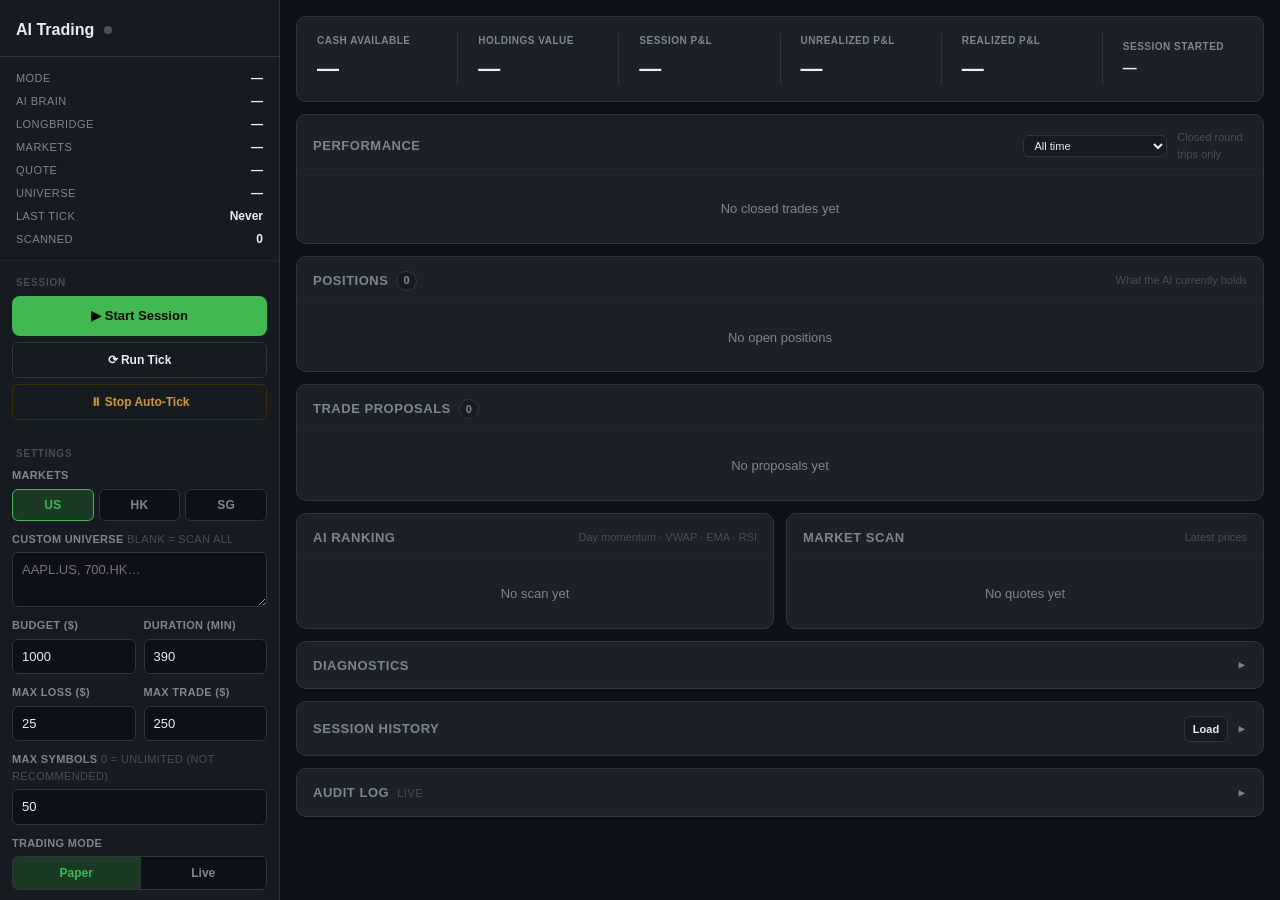
==== static/index.html @ 11e248e7 "claude updates" ====
<!doctype html>
<html lang="en">
  <head>
    <meta charset="utf-8" />
    <meta name="viewport" content="width=device-width, initial-scale=1" />
    <meta name="color-scheme" content="dark" />
    <title>AI Trading</title>
    <link rel="stylesheet" href="/static/styles.css" />
  </head>
  <body>
    <div class="app">

      <!-- ── LEFT SIDEBAR ── -->
      <aside class="sidebar">
        <div class="sidebar-logo">
          <span class="logo-text">AI Trading</span>
          <span id="liveDot" class="live-dot" title="Connecting…"></span>
        </div>

        <div class="sidebar-status">
          <div class="status-row"><span class="status-label">Mode</span><span id="modeLabel" class="status-val">—</span></div>
          <div class="status-row"><span class="status-label">AI Brain</span><span id="aiStatus" class="status-val">—</span></div>
          <div class="status-row"><span class="status-label">Longbridge</span><span id="lbStatus" class="status-val">—</span></div>
          <div class="status-row"><span class="status-label">Markets</span><span id="marketsOpen" class="status-val">—</span></div>
          <div class="status-row"><span class="status-label">Quote</span><span id="quoteSource" class="status-val">—</span></div>
          <div class="status-row"><span class="status-label">Universe</span><span id="universeSource" class="status-val">—</span></div>
          <div class="status-row"><span class="status-label">Last tick</span><span id="lastTick" class="status-val">Never</span></div>
          <div class="status-row"><span class="status-label">Scanned</span><span id="scanned" class="status-val">0</span></div>
        </div>

        <div class="sidebar-section-label">Session</div>
        <div class="session-controls">
          <button id="startSessionBtn" class="btn-session-start wide">▶ Start Session</button>
          <button id="endSessionBtn"   class="btn-session-end   wide" style="display:none">■ End Session</button>
          <button id="tickButton"      class="btn-secondary     wide">⟳ Run Tick</button>
          <button id="pauseButton"     class="btn-pause         wide">⏸ Stop Auto-Tick</button>
        </div>

        <div class="sidebar-section-label">Settings</div>
        <form id="settingsForm" class="settings-form">
          <div class="field">
            <label>Markets</label>
            <div class="market-picks">
              <label class="chip"><input name="markets" type="checkbox" value="US" checked /><span>US</span></label>
              <label class="chip"><input name="markets" type="checkbox" value="HK" /><span>HK</span></label>
              <label class="chip"><input name="markets" type="checkbox" value="SG" /><span>SG</span></label>
            </div>
          </div>
          <div class="field">
            <label for="universe">Custom Universe <span class="hint-inline">blank = scan all</span></label>
            <textarea id="universe" name="universe" rows="2" placeholder="AAPL.US, 700.HK…"></textarea>
          </div>
          <div class="field-row">
            <div class="field"><label for="budget">Budget ($)</label>
              <input id="budget" name="budget" type="number" min="0" step="any" value="1000" /></div>
            <div class="field"><label for="duration_minutes">Duration (min)</label>
              <input id="duration_minutes" name="duration_minutes" type="number" min="1" value="390" /></div>
          </div>
          <div class="field-row">
            <div class="field"><label for="max_loss">Max Loss ($)</label>
              <input id="max_loss" name="max_loss" type="number" min="0" value="25" /></div>
            <div class="field"><label for="max_trade_value">Max Trade ($)</label>
              <input id="max_trade_value" name="max_trade_value" type="number" min="0" value="250" /></div>
          </div>
          <div class="field">
            <label for="max_scan_symbols">Max Symbols <span class="hint-inline">0 = unlimited (not recommended)</span></label>
            <input id="max_scan_symbols" name="max_scan_symbols" type="number" min="0" max="500" value="50" />
          </div>
          <div class="field">
            <label>Trading Mode</label>
            <div class="segmented" data-name="trading_mode">
              <button type="button" data-value="paper" class="active">Paper</button>
              <button type="button" data-value="live">Live</button>
            </div>
          </div>
          <div class="field">
            <label>Approval</label>
            <div class="segmented" data-name="approval_mode">
              <button type="button" data-value="manual" class="active">Manual</button>
              <button type="button" data-value="auto">Auto</button>
            </div>
          </div>
          <div class="field"><label for="tick_interval_seconds">Scan interval (s)</label>
            <input id="tick_interval_seconds" name="tick_interval_seconds" type="number" min="5" step="5" value="60" /></div>
          <label class="toggle danger"><input id="allow_live_trading" name="allow_live_trading" type="checkbox" /><span>Allow live orders</span></label>
          <button class="btn-primary wide" type="submit">Save Settings</button>
        </form>


        <div class="sidebar-section-label">AI Brain</div>
        <div class="settings-form" style="padding-bottom:4px">
          <div class="field">
            <label for="aiStrategy">Strategy</label>
            <select id="aiStrategy">
              <option value="fifo">FIFO — Lock Profit Fast</option>
              <option value="scalp">Scalp — Many Small Wins</option>
              <option value="swing">Swing — Ride the Trend</option>
              <option value="conservative">Conservative — Protect Capital</option>
              <option value="aggressive">Aggressive — Swing for the Fences</option>
            </select>
          </div>
          <div id="strategyDesc" style="font-size:11px;color:var(--muted);padding:4px 2px;line-height:1.5;min-height:32px"></div>
          <div class="field-row">
            <div class="field">
              <label for="targetProfitPerHour">Target $/Hour <span class="hint-inline">0 = off</span></label>
              <input id="targetProfitPerHour" type="number" min="0" step="any" value="0" placeholder="e.g. 20" />
            </div>
            <div class="field">
              <label for="targetProfit">Session Target ($)</label>
              <input id="targetProfit" type="number" min="0" step="any" value="0" placeholder="e.g. 100" />
            </div>
          </div>
          <div id="targetProfitHint" class="hint-inline" style="padding:0 2px 4px">Set $/hour and it auto-calculates the session target. Or set Session Target directly and leave $/hour at 0.</div>
          <div class="field-row">
            <div class="field">
              <label for="lockProfitPct">Lock Profit (%) <span class="hint-inline">0 = off</span></label>
              <input id="lockProfitPct" type="number" min="0" step="0.1" value="0" placeholder="e.g. 0.5" />
            </div>
            <div class="field">
              <label for="stopLossPct">Stop Loss (%) <span class="hint-inline">0 = off</span></label>
              <input id="stopLossPct" type="number" min="0" step="0.1" value="2" placeholder="e.g. 2" />
            </div>
          </div>
          <div class="field">
            <label for="trailingStopPct">Trailing Stop (%) <span class="hint-inline">0 = off</span></label>
            <input id="trailingStopPct" type="number" min="0" step="0.1" value="0" placeholder="e.g. 1" />
          </div>
          <div class="hint-inline" style="padding:0 2px 8px">Guaranteed mechanical rules, independent of AI judgment: Lock Profit sells a position once it gains that %; Stop Loss sells once it loses that % from entry; Trailing Stop sells a profitable position falling that % below its peak.</div>
          <div class="field">
            <label for="aiProvider">AI Provider</label>
            <select id="aiProvider">
              <option value="anthropic">Anthropic Claude</option>
              <option value="openai">OpenAI GPT</option>
              <option value="gemini">Google Gemini</option>
              <option value="openrouter">OpenRouter</option>
              <option value="ollama">Ollama (local)</option>
              <option value="custom">Custom endpoint</option>
              <option value="none">None (momentum only)</option>
            </select>
          </div>
          <div class="field">
            <label for="aiModel">Model <span class="hint-inline">blank = default</span></label>
            <input id="aiModel" type="text" placeholder="e.g. gemini-2.5-flash" />
          </div>
          <button id="saveAiBtn" class="btn-primary wide" type="button">Apply AI Config</button>
          <div id="aiConfigStatus" style="font-size:11px;color:var(--muted);min-height:16px;margin-top:2px"></div>
        </div>

        <div class="sidebar-section-label">Danger Zone</div>
        <div class="danger-zone">
          <button id="resetPaperButton" class="btn-danger wide">Reset Paper Account</button>
          <button id="backtestButton"   class="btn-secondary wide">Run Backtest</button>
        </div>
      </aside>

      <!-- ── MAIN ── -->
      <main class="main">

        <!-- Account strip -->
        <section class="account-strip">
          <div class="acct-stat"><div class="acct-label">Cash Available</div><div class="acct-value" id="cash">—</div></div>
          <div class="acct-divider"></div>
          <div class="acct-stat"><div class="acct-label">Holdings Value</div><div class="acct-value" id="holdings">—</div></div>
          <div class="acct-divider"></div>
          <div class="acct-stat"><div class="acct-label">Session P&L</div><div class="acct-value" id="sessionPnl">—</div></div>
          <div class="acct-divider"></div>
          <div class="acct-stat"><div class="acct-label">Unrealized P&L</div><div class="acct-value" id="unrealized">—</div></div>
          <div class="acct-divider"></div>
          <div class="acct-stat"><div class="acct-label">Realized P&L</div><div class="acct-value" id="realized">—</div></div>
          <div class="acct-divider"></div>
          <div class="acct-stat"><div class="acct-label">Session Started</div><div class="acct-value" id="sessionStart" style="font-size:14px">—</div></div>
        </section>

        <!-- Performance — is the strategy actually working? -->
        <section class="card">
          <div class="card-header">
            <h2>Performance</h2>
            <div class="perf-controls">
              <select id="metricsWindow" class="perf-window">
                <option value="session">This session</option>
                <option value="day">Last 24 hours</option>
                <option value="week">Last 7 days</option>
                <option value="all" selected>All time</option>
              </select>
              <span class="hint-inline">Closed round trips only</span>
            </div>
          </div>
          <div id="performance" class="card-body">
            <div class="empty-state">No closed trades yet</div>
          </div>
        </section>

        <!-- Positions — always visible -->
        <section class="card">
          <div class="card-header">
            <h2>Positions <span class="badge" id="positionCount">0</span></h2>
            <span class="hint-inline">What the AI currently holds</span>
          </div>
          <div id="positions" class="card-body">
            <div class="empty-state">No open positions</div>
          </div>
        </section>

        <!-- Trade Proposals — always visible -->
        <section class="card">
          <div class="card-header">
            <h2>Trade Proposals <span class="badge" id="proposalCount">0</span></h2>
            <span id="approvalModeLabel" class="hint-inline"></span>
          </div>
          <div id="proposals" class="card-body">
            <div class="empty-state">No proposals yet</div>
          </div>
        </section>

        <!-- AI Ranking + Market Scan -->
        <div class="two-col">
          <section class="card">
            <div class="card-header">
              <h2>AI Ranking <span id="signalsTs" class="section-ts"></span></h2>
              <span class="hint-inline">Day momentum · VWAP · EMA · RSI</span>
            </div>
            <div id="signals" class="card-body">
              <div class="empty-state">No scan yet</div>
            </div>
          </section>
          <section class="card">
            <div class="card-header">
              <h2>Market Scan</h2>
              <span class="hint-inline">Latest prices</span>
            </div>
            <div id="quote" class="card-body">
              <div class="empty-state">No quotes yet</div>
            </div>
          </section>
        </div>

        <!-- Diagnostics — collapsible, starts collapsed -->
        <section class="card collapsible collapsed" id="diagCard">
          <div class="card-header clickable" id="diagToggle">
            <h2>Diagnostics <span id="diagTs" class="section-ts"></span></h2>
            <span class="collapse-icon">▼</span>
          </div>
          <div class="card-body collapsible-body" id="diagnostics">
            <div class="empty-state">No diagnostics yet</div>
          </div>
        </section>

        <!-- Backtest — hidden until run -->
        <section class="card" id="backtestPanel" style="display:none">
          <div class="card-header"><h2>Backtest Results</h2></div>
          <div class="card-body" id="backtestResult"></div>
        </section>

        <!-- Session History — collapsible, starts collapsed -->
        <section class="card collapsible collapsed" id="sessionsCard">
          <div class="card-header clickable" id="sessionsToggle">
            <h2>Session History</h2>
            <div style="display:flex;gap:8px;align-items:center">
              <button id="sessionsTab" class="btn-secondary small" onclick="event.stopPropagation()">Load</button>
              <span class="collapse-icon">▼</span>
            </div>
          </div>
          <div class="card-body collapsible-body" style="overflow-x:auto">
            <table class="data-table" style="min-width:560px">
              <thead><tr><th>Start</th><th>End</th><th>Start Equity</th><th>End Equity</th><th>Session P&L</th></tr></thead>
              <tbody id="sessionsBody">
                <tr><td colspan="5" class="empty-cell">Click Load to view</td></tr>
              </tbody>
            </table>
          </div>
        </section>

        <!-- Audit Log — collapsible, starts collapsed -->
        <section class="card collapsible collapsed" id="auditCard">
          <div class="card-header clickable" id="auditToggle">
            <h2>Audit Log <span class="hint-inline">live</span></h2>
            <span class="collapse-icon">▼</span>
          </div>
          <div class="card-body collapsible-body" id="auditLog">
            <div class="empty-state">Connecting…</div>
          </div>
        </section>

      </main>
    </div>
    <script src="/static/app.js"></script>
  </body>
</html>
---- static/styles.css ----
/* ── Reset & base ── */
*, *::before, *::after { box-sizing: border-box; margin: 0; padding: 0; }

:root {
  --bg:           #0d1117;
  --bg2:          #161b22;
  --bg3:          #1c2128;
  --border:       #30363d;
  --border-dim:   #21262d;
  --ink:          #e6edf3;
  --muted:        #7d8590;
  --muted2:       #484f58;
  --green:        #3fb950;
  --green-dim:    #1a3a23;
  --green-bg:     #0d2a17;
  --red:          #f85149;
  --red-dim:      #3d1a1a;
  --red-bg:       #2a0d0d;
  --yellow:       #d29922;
  --yellow-dim:   #3d2e00;
  --blue:         #58a6ff;
  --blue-dim:     #0d2044;
  --purple:       #a371f7;
  --purple-dim:   #2d1f4e;
  --sidebar-w:    280px;
}

html, body { height: 100%; }

body {
  background: var(--bg);
  color: var(--ink);
  font-family: Inter, -apple-system, BlinkMacSystemFont, "Segoe UI", sans-serif;
  font-size: 13px;
  line-height: 1.5;
}

/* ── App shell: sidebar + main ── */
.app {
  display: flex;
  min-height: 100vh;
}

/* ── SIDEBAR ── */
.sidebar {
  width: var(--sidebar-w);
  min-width: var(--sidebar-w);
  background: var(--bg2);
  border-right: 1px solid var(--border);
  display: flex;
  flex-direction: column;
  overflow-y: auto;
  padding: 0 0 24px;
  position: sticky;
  top: 0;
  height: 100vh;
}

.sidebar-logo {
  display: flex;
  align-items: center;
  gap: 10px;
  padding: 18px 16px 14px;
  border-bottom: 1px solid var(--border);
}
.logo-text { font-size: 16px; font-weight: 700; color: var(--ink); }

.sidebar-status {
  padding: 12px 16px;
  border-bottom: 1px solid var(--border-dim);
  display: flex;
  flex-direction: column;
  gap: 5px;
}
.status-row { display: flex; justify-content: space-between; align-items: center; gap: 8px; }
.status-label { color: var(--muted); font-size: 11px; text-transform: uppercase; letter-spacing: .04em; white-space: nowrap; }
.status-val { font-size: 12px; font-weight: 600; color: var(--ink); text-align: right; overflow: hidden; text-overflow: ellipsis; white-space: nowrap; max-width: 140px; }
.status-val.ok   { color: var(--green); }
.status-val.warn { color: var(--red); }

.sidebar-section-label {
  font-size: 10px;
  font-weight: 700;
  text-transform: uppercase;
  letter-spacing: .08em;
  color: var(--muted2);
  padding: 14px 16px 6px;
}

.session-controls {
  padding: 0 12px 12px;
  display: flex;
  flex-direction: column;
  gap: 6px;
}

.settings-form {
  padding: 0 12px 12px;
  display: flex;
  flex-direction: column;
  gap: 10px;
}

.danger-zone {
  padding: 0 12px;
  display: flex;
  flex-direction: column;
  gap: 6px;
}

/* ── MAIN CONTENT ── */
.main {
  flex: 1;
  min-width: 0;
  padding: 16px;
  display: flex;
  flex-direction: column;
  gap: 12px;
  background: var(--bg);
}

/* ── Account strip ── */
.account-strip {
  display: flex;
  align-items: center;
  background: var(--bg3);
  border: 1px solid var(--border);
  border-radius: 10px;
  padding: 16px 20px;
  gap: 0;
  flex-wrap: wrap;
}
.acct-stat { display: flex; flex-direction: column; gap: 4px; padding: 0 20px; flex: 1; min-width: 120px; }
.acct-stat:first-child { padding-left: 0; }
.acct-stat:last-child { padding-right: 0; }
.acct-label { font-size: 10px; font-weight: 700; text-transform: uppercase; letter-spacing: .05em; color: var(--muted); }
.acct-value { font-size: 22px; font-weight: 700; color: var(--ink); }
.acct-divider { width: 1px; background: var(--border); align-self: stretch; min-height: 40px; }

/* ── Cards ── */
.card {
  background: var(--bg3);
  border: 1px solid var(--border);
  border-radius: 10px;
  overflow: hidden;
}

.card-body {
  display: block;
  min-height: 1px;
}

.card-header {
  display: flex;
  align-items: center;
  justify-content: space-between;
  padding: 14px 16px 12px;
  border-bottom: 1px solid var(--border-dim);
  gap: 12px;
}
.card-header h2 {
  font-size: 13px;
  font-weight: 700;
  text-transform: uppercase;
  letter-spacing: .04em;
  color: var(--muted);
  display: flex;
  align-items: center;
  gap: 8px;
}
.card-header.clickable { cursor: pointer; user-select: none; }
.card-header.clickable:hover { background: var(--bg2); }
.collapse-icon { color: var(--muted); font-size: 11px; transition: transform .2s; }

/* Collapsed state: rotate arrow and hide body */
.collapsible.collapsed .collapse-icon { transform: rotate(-90deg); }
.collapsible.collapsed .collapsible-body { display: none !important; }

/* Non-collapsed: body is visible */
.collapsible .collapsible-body { display: block; }

.two-col { display: grid; grid-template-columns: 1fr 1fr; gap: 12px; }

.badge {
  display: inline-flex;
  align-items: center;
  justify-content: center;
  min-width: 20px;
  height: 20px;
  border-radius: 99px;
  background: var(--bg2);
  border: 1px solid var(--border);
  color: var(--muted);
  font-size: 11px;
  font-weight: 700;
  padding: 0 6px;
}
.badge.urgent { background: var(--yellow-dim); border-color: var(--yellow); color: var(--yellow); }
.badge.has-items { background: var(--blue-dim); border-color: var(--blue); color: var(--blue); }

/* ── Positions ── */
.position-row {
  display: grid;
  grid-template-columns: 1fr auto;
  gap: 12px;
  align-items: start;
  padding: 12px 16px;
  border-bottom: 1px solid var(--border-dim);
  transition: background .1s;
}
.position-row:last-child { border-bottom: 0; }
.position-row:hover { background: var(--bg2); }
.position-symbol { font-size: 15px; font-weight: 700; color: var(--ink); }
.position-qty { font-size: 12px; color: var(--muted); }
.position-meta { display: flex; flex-wrap: wrap; gap: 10px; margin-top: 4px; }
.position-meta-item { font-size: 12px; color: var(--muted); }
.position-meta-item strong { color: var(--ink); }
.position-pnl { text-align: right; }
.position-pnl-value { font-size: 18px; font-weight: 700; }
.position-pnl-pct { font-size: 12px; margin-top: 2px; }

/* ── Proposals ── */
.proposal-row {
  display: grid;
  grid-template-columns: 1fr auto;
  gap: 16px;
  align-items: center;
  padding: 12px 16px;
  border-bottom: 1px solid var(--border-dim);
}
.proposal-row:last-child { border-bottom: 0; }
.proposal-row.pending { background: #1a1a0d; border-left: 3px solid var(--yellow); }
.proposal-amount { font-size: 18px; font-weight: 700; }
.proposal-detail { font-size: 12px; color: var(--muted); margin-top: 2px; }
.proposal-reason { font-size: 12px; color: var(--muted); margin-top: 4px; }
.proposal-ttl { font-size: 11px; color: var(--yellow); margin-top: 3px; }
.proposal-ttl.expiring { color: var(--red); }
.proposal-actions { display: flex; flex-direction: column; align-items: flex-end; gap: 6px; }

/* ── Signal rows ── */
.signal-row {
  display: grid;
  grid-template-columns: 1fr auto;
  gap: 12px;
  align-items: start;
  padding: 10px 16px;
  border-bottom: 1px solid var(--border-dim);
}
.signal-row:last-child { border-bottom: 0; }
.signal-score { font-size: 17px; font-weight: 700; }
.signal-meta { font-size: 12px; color: var(--muted); margin-top: 3px; }
.signal-reason { font-size: 11px; color: var(--muted2); margin-top: 3px; }

/* ── Quote rows ── */
.quote-row {
  display: flex;
  justify-content: space-between;
  align-items: center;
  padding: 8px 16px;
  border-bottom: 1px solid var(--border-dim);
  font-size: 13px;
}
.quote-row:last-child { border-bottom: 0; }
.quote-sym { font-weight: 700; }
.quote-meta { font-size: 11px; color: var(--muted); }

/* ── Diagnostics table ── */
.data-table { width: 100%; border-collapse: collapse; font-size: 12px; }
.data-table th {
  text-align: left; padding: 8px 16px;
  background: var(--bg2);
  border-bottom: 1px solid var(--border);
  color: var(--muted); font-weight: 700;
  text-transform: uppercase; letter-spacing: .04em; font-size: 11px;
}
.data-table td { padding: 9px 16px; border-bottom: 1px solid var(--border-dim); }
.data-table tr:last-child td { border-bottom: 0; }
.data-table tr:hover td { background: var(--bg2); }
.empty-cell { color: var(--muted); text-align: center; padding: 16px !important; }

.badge-pill {
  display: inline-block; padding: 2px 9px; border-radius: 99px; font-size: 11px; font-weight: 700;
}
.badge-pill.ok     { background: var(--green-dim); color: var(--green); }
.badge-pill.warn   { background: var(--yellow-dim); color: var(--yellow); }
.badge-pill.danger { background: var(--red-dim); color: var(--red); }

/* ── Audit log ── */
.audit-list { display: flex; flex-direction: column; }
.audit-row {
  display: flex; gap: 10px; align-items: flex-start;
  padding: 7px 16px; border-bottom: 1px solid var(--border-dim);
  font-size: 12px;
}
.audit-row:last-child { border-bottom: 0; }
.audit-time { color: var(--muted); min-width: 64px; font-variant-numeric: tabular-nums; white-space: nowrap; }
.audit-detail { color: var(--muted); flex: 1; }
.audit-sym { font-weight: 700; color: var(--ink); }

/* ── Backtest ── */
.bt-grid { display: grid; grid-template-columns: repeat(4, 1fr); gap: 10px; padding: 16px; }
.bt-stat { background: var(--bg2); border: 1px solid var(--border); border-radius: 8px; padding: 12px; }
.bt-stat-label { font-size: 10px; text-transform: uppercase; letter-spacing: .04em; color: var(--muted); }
.bt-stat-value { font-size: 20px; font-weight: 700; margin-top: 4px; }
.equity-chart { width: 100%; height: 100px; display: block; padding: 0 16px 16px; }

/* ── Performance ── */
.perf-controls { display: flex; align-items: center; gap: 10px; }
.perf-window {
  background: var(--bg2); color: var(--ink); border: 1px solid var(--border);
  border-radius: 6px; padding: 3px 6px; font-size: 11px;
}
.perf-grid { display: grid; grid-template-columns: repeat(3, 1fr); gap: 10px; padding: 16px; }
.perf-stat { background: var(--bg2); border: 1px solid var(--border); border-radius: 8px; padding: 12px; }
.perf-label { font-size: 10px; text-transform: uppercase; letter-spacing: .04em; color: var(--muted); }
.perf-value { font-size: 20px; font-weight: 700; margin-top: 4px; }
.perf-sub { font-size: 11px; color: var(--muted2); margin-top: 3px; }
/* Small sample = the numbers are noise. Say so in the card, not a tooltip. */
.perf-warning {
  margin: 0 16px 16px; padding: 8px 12px; border-radius: 6px;
  background: var(--yellow-dim); border: 1px solid var(--yellow);
  color: var(--yellow); font-size: 12px; font-weight: 600;
}
.perf-foot { padding: 0 16px 16px; font-size: 11px; color: var(--muted2); }

/* ── Tags ── */
.tag {
  display: inline-flex; align-items: center; height: 20px;
  border-radius: 99px; padding: 0 8px;
  font-size: 10px; font-weight: 800; text-transform: uppercase; letter-spacing: .04em;
}
.tag.buy    { background: var(--green-dim); color: var(--green); }
.tag.sell   { background: var(--yellow-dim); color: var(--yellow); }
.tag.watch  { background: var(--bg2); color: var(--muted); border: 1px solid var(--border); }
.tag.filled  { background: var(--green-bg); color: var(--green); }
.tag.rejected, .tag.failed { background: var(--red-bg); color: var(--red); }
.tag.proposed { background: var(--yellow-dim); color: var(--yellow); }
.tag.approved { background: var(--blue-dim); color: var(--blue); }
.tag.signal  { background: var(--blue-dim); color: var(--blue); }
.tag.tick    { background: var(--green-dim); color: var(--green); }
.tag.approve { background: var(--green-dim); color: var(--green); }
.tag.reject  { background: var(--red-dim); color: var(--red); }
.tag.fill    { background: var(--green-dim); color: var(--green); }
.tag.fail    { background: var(--red-dim); color: var(--red); }
.tag.proposal { background: var(--yellow-dim); color: var(--yellow); }

/* ── P&L colours ── */
.gain { color: var(--green) !important; }
.loss { color: var(--red) !important; }
.neutral { color: var(--muted) !important; }

/* ── Form elements ── */
.field { display: flex; flex-direction: column; gap: 5px; }
.field label { font-size: 11px; font-weight: 600; color: var(--muted); text-transform: uppercase; letter-spacing: .03em; }
.field-row { display: grid; grid-template-columns: 1fr 1fr; gap: 8px; }

input[type=number], input[type=text], textarea, select {
  background: var(--bg);
  border: 1px solid var(--border);
  border-radius: 6px;
  color: var(--ink);
  font: inherit;
  font-size: 13px;
  padding: 7px 9px;
  width: 100%;
  transition: border-color .15s;
}
input:focus, textarea:focus { outline: none; border-color: var(--blue); }
textarea { resize: vertical; min-height: 52px; }

.market-picks { display: grid; grid-template-columns: repeat(3, 1fr); gap: 5px; }
.chip {
  display: flex; align-items: center; justify-content: center;
  height: 32px; border: 1px solid var(--border); border-radius: 6px;
  background: var(--bg); cursor: pointer; transition: all .15s;
}
.chip input { position: absolute; opacity: 0; pointer-events: none; }
.chip span { font-size: 12px; font-weight: 700; color: var(--muted); }
.chip:has(input:checked) { border-color: var(--green); background: var(--green-dim); }
.chip:has(input:checked) span { color: var(--green); }

.segmented {
  display: grid; grid-template-columns: 1fr 1fr;
  border: 1px solid var(--border); border-radius: 6px; overflow: hidden;
}
.segmented button {
  height: 32px; border: 0; background: var(--bg); color: var(--muted);
  font: inherit; font-size: 12px; font-weight: 700; cursor: pointer; transition: all .15s;
}
.segmented button + button { border-left: 1px solid var(--border); }
.segmented button.active { background: var(--green-dim); color: var(--green); }

.toggle { display: flex; align-items: center; gap: 8px; cursor: pointer; }
.toggle input[type=checkbox] { width: 15px; height: 15px; accent-color: var(--green); cursor: pointer; }
.toggle span { font-size: 12px; color: var(--muted); }
.toggle.danger span { color: var(--red); }

/* ── Buttons ── */
.wide { width: 100%; }

.btn-primary {
  height: 36px; border: 0; border-radius: 6px; padding: 0 14px;
  background: var(--green); color: #000; font: inherit; font-size: 13px;
  font-weight: 700; cursor: pointer; transition: opacity .15s;
}
.btn-primary:hover { opacity: .85; }

.btn-secondary {
  height: 36px; border: 1px solid var(--border); border-radius: 6px; padding: 0 12px;
  background: var(--bg2); color: var(--ink); font: inherit; font-size: 12px;
  font-weight: 600; cursor: pointer; transition: border-color .15s;
}
.btn-secondary:hover { border-color: var(--muted); }
.btn-secondary.small { height: 26px; font-size: 11px; padding: 0 8px; }

.btn-danger {
  height: 36px; border: 1px solid var(--red-dim); border-radius: 6px; padding: 0 12px;
  background: var(--red-bg); color: var(--red); font: inherit; font-size: 12px;
  font-weight: 600; cursor: pointer; transition: all .15s;
}
.btn-danger:hover { border-color: var(--red); }

.btn-session-start {
  height: 40px; border: 0; border-radius: 8px; padding: 0 14px;
  background: var(--green); color: #000; font: inherit; font-size: 13px;
  font-weight: 800; cursor: pointer; transition: opacity .15s;
}
.btn-session-start:hover { opacity: .85; }

.btn-session-end {
  height: 40px; border: 1px solid var(--red); border-radius: 8px; padding: 0 14px;
  background: var(--red-bg); color: var(--red); font: inherit; font-size: 13px;
  font-weight: 800; cursor: pointer; transition: all .15s;
}
.btn-session-end:hover { background: var(--red-dim); }

.btn-pause {
  height: 36px; border: 1px solid var(--yellow-dim); border-radius: 6px; padding: 0 12px;
  background: var(--bg2); color: var(--yellow); font: inherit; font-size: 12px;
  font-weight: 700; cursor: pointer; transition: all .15s;
}
.btn-pause:hover { border-color: var(--yellow); }
.btn-pause.paused { border-color: var(--purple); color: var(--purple); }

.btn-approve {
  height: 30px; border: 1px solid var(--green); border-radius: 6px; padding: 0 12px;
  background: var(--green-dim); color: var(--green); font: inherit; font-size: 12px;
  font-weight: 700; cursor: pointer;
}
.btn-reject {
  height: 30px; border: 1px solid var(--red); border-radius: 6px; padding: 0 12px;
  background: var(--red-dim); color: var(--red); font: inherit; font-size: 12px;
  font-weight: 700; cursor: pointer;
}

/* ── Live dot ── */
.live-dot {
  width: 8px; height: 8px; border-radius: 50%;
  background: var(--muted2); display: inline-block; transition: background .3s;
}
.live-dot.live { background: var(--green); box-shadow: 0 0 0 3px var(--green-dim); animation: pulse 2s infinite; }
@keyframes pulse {
  0%,100% { box-shadow: 0 0 0 3px var(--green-dim); }
  50%      { box-shadow: 0 0 0 6px #0d2a1780; }
}

/* ── Section timestamp ── */
.section-ts { font-size: 11px; color: var(--muted2); font-weight: 400; }
.section-ts.stale { color: var(--yellow); }

/* ── Hint ── */
.hint-inline { font-size: 11px; color: var(--muted2); font-weight: 400; }

/* ── Empty states ── */
.empty-state {
  padding: 24px 16px;
  text-align: center;
  color: var(--muted);
  font-size: 13px;
}

/* ── Responsive ── */
@media (max-width: 900px) {
  .app { flex-direction: column; }
  .sidebar { width: 100%; min-width: unset; height: auto; overflow-y: visible; border-right: 0; border-bottom: 1px solid var(--border); }
  .main { overflow-y: visible; }
  .two-col { grid-template-columns: 1fr; }
  .account-strip { gap: 12px; }
  .acct-divider { display: none; }
  .acct-stat { padding: 0; flex: 0 0 calc(50% - 6px); }
  .bt-grid { grid-template-columns: 1fr 1fr; }
}
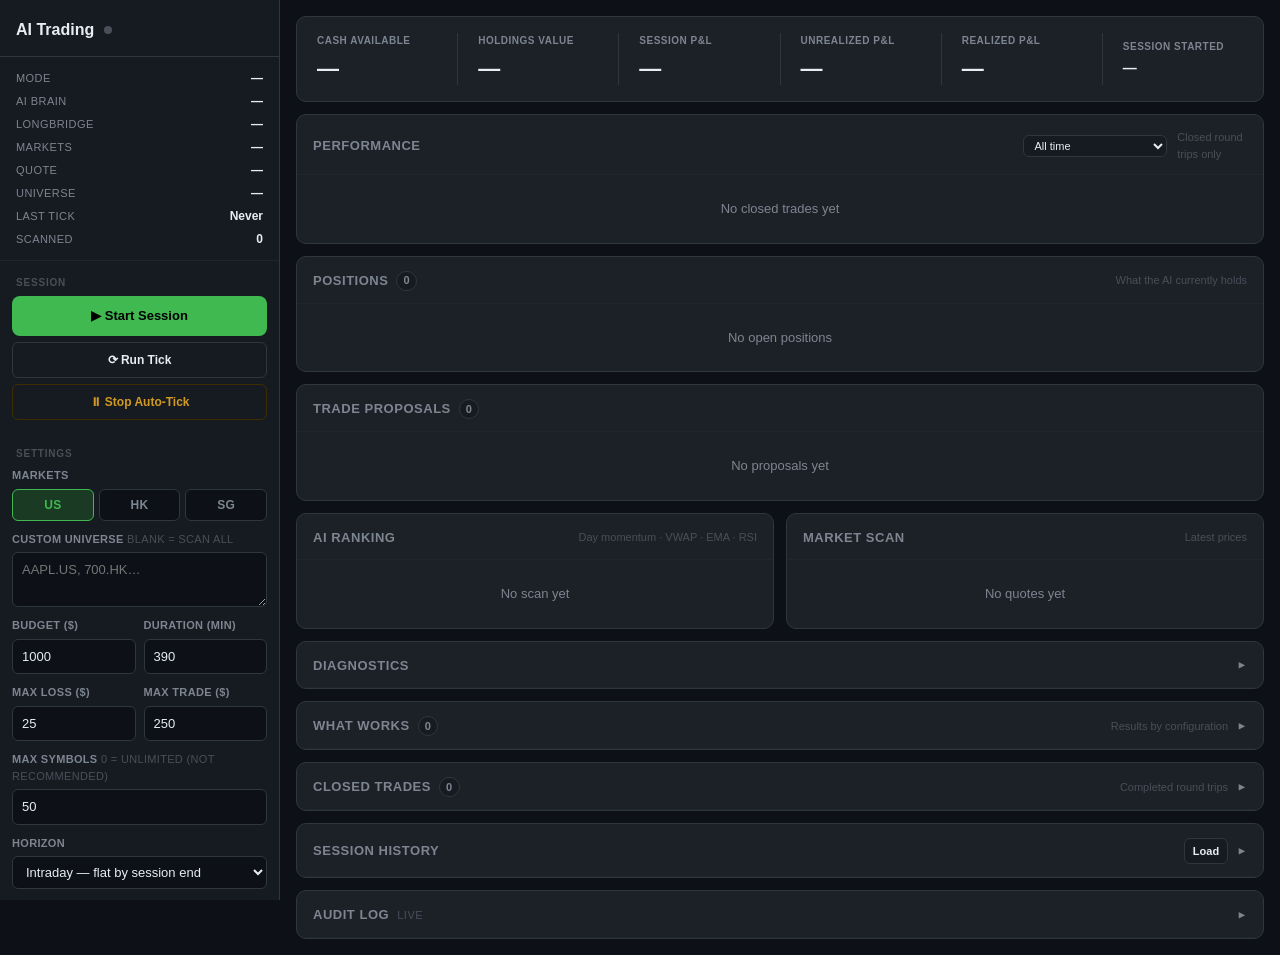
==== commit 7e8609b4: "claude updates" ====
--- a/static/index.html
+++ b/static/index.html
@@ -53,7 +53,7 @@
           <div class="field-row">
             <div class="field"><label for="budget">Budget ($)</label>
               <input id="budget" name="budget" type="number" min="0" step="any" value="1000" /></div>
-            <div class="field"><label for="duration_minutes">Duration (min)</label>
+            <div class="field" id="durationField"><label for="duration_minutes">Duration (min)</label>
               <input id="duration_minutes" name="duration_minutes" type="number" min="1" value="390" /></div>
           </div>
           <div class="field-row">
@@ -66,6 +66,14 @@
             <label for="max_scan_symbols">Max Symbols <span class="hint-inline">0 = unlimited (not recommended)</span></label>
             <input id="max_scan_symbols" name="max_scan_symbols" type="number" min="0" max="500" value="50" />
           </div>
+          <div class="field">
+            <label for="tradingHorizon">Horizon</label>
+            <select id="tradingHorizon" name="trading_horizon">
+              <option value="intraday">Intraday — flat by session end</option>
+              <option value="swing">Swing — hold across days</option>
+            </select>
+          </div>
+          <div class="hint-inline" style="padding:0 2px 8px">Swing uses daily candles, so the indicators measure days rather than minutes, and sessions do not auto-expire. It clears fee costs far more easily than intraday — but positions are held overnight, where a gap can open below your stop.</div>
           <div class="field">
             <label>Trading Mode</label>
             <div class="segmented" data-name="trading_mode">
@@ -126,6 +134,49 @@
             <input id="trailingStopPct" type="number" min="0" step="0.1" value="0" placeholder="e.g. 1" />
           </div>
           <div class="hint-inline" style="padding:0 2px 8px">Guaranteed mechanical rules, independent of AI judgment: Lock Profit sells a position once it gains that %; Stop Loss sells once it loses that % from entry; Trailing Stop sells a profitable position falling that % below its peak.</div>
+          <div class="field-row">
+            <div class="field">
+              <label for="riskPerTradePct">Risk / Trade (%) <span class="hint-inline">of equity</span></label>
+              <input id="riskPerTradePct" type="number" min="0" step="0.1" value="0.5" />
+            </div>
+            <div class="field">
+              <label for="atrStopMultiple">ATR Stop ×</label>
+              <input id="atrStopMultiple" type="number" min="0.1" step="0.1" value="2" />
+            </div>
+          </div>
+          <label class="toggle"><input id="useAtrSizing" type="checkbox" checked /><span>ATR position sizing</span></label>
+          <div class="hint-inline" style="padding:0 2px 8px">Sizes each trade so a stop-out costs the same % of equity whatever the symbol's volatility, and sets each position's stop from its own ATR rather than a flat %. Turning sizing off reverts to the flat Max Trade Value (larger positions, larger swings); ATR stops still apply.</div>
+          <div class="field-row">
+            <div class="field">
+              <label for="maxConcurrentPositions">Max Positions <span class="hint-inline">0 = off</span></label>
+              <input id="maxConcurrentPositions" type="number" min="0" step="1" value="5" />
+            </div>
+            <div class="field">
+              <label for="cooldownAfterLosses">Cooldown after N losses</label>
+              <input id="cooldownAfterLosses" type="number" min="0" step="1" value="3" />
+            </div>
+          </div>
+          <div class="field-row">
+            <div class="field">
+              <label for="dailyBudget">Daily Budget ($) <span class="hint-inline">0 = off</span></label>
+              <input id="dailyBudget" type="number" min="0" step="any" value="0" placeholder="e.g. 250" />
+            </div>
+            <div class="field">
+              <label for="dailyLossLimit">Daily Loss Limit ($)</label>
+              <input id="dailyLossLimit" type="number" min="0" step="any" value="0" placeholder="e.g. 50" />
+            </div>
+          </div>
+          <div class="hint-inline" style="padding:0 2px 8px">Daily Budget caps capital deployed per exchange trading day, counted cumulatively — buying, selling and buying again spends it twice. Days roll over in the exchange's own timezone, and all four limits survive a restart.</div>
+          <div class="field">
+            <label for="minConfirmations">Convergence Gate <span class="hint-inline">factors that must agree</span></label>
+            <select id="minConfirmations">
+              <option value="0">Off — score only (most trades)</option>
+              <option value="3">3 of 5</option>
+              <option value="4">4 of 5</option>
+              <option value="5" selected>5 of 5 — full agreement (fewest trades)</option>
+            </select>
+          </div>
+          <div class="hint-inline" style="padding:0 2px 8px">Requires trend, VWAP, volume, structure and momentum to agree before buying, instead of trusting one blended score. Fewer trades means less fee drag — and in testing the "almost agreed" band (4 of 5) was the worst-performing cohort.</div>
           <div class="field">
             <label for="aiProvider">AI Provider</label>
             <select id="aiProvider">
@@ -170,6 +221,9 @@
           <div class="acct-divider"></div>
           <div class="acct-stat"><div class="acct-label">Session Started</div><div class="acct-value" id="sessionStart" style="font-size:14px">—</div></div>
         </section>
+
+        <!-- Viability — can these settings make money at all? -->
+        <div id="viabilityBanner" class="viability-banner" style="display:none"></div>
 
         <!-- Performance — is the strategy actually working? -->
         <section class="card">
@@ -251,6 +305,51 @@
           <div class="card-body" id="backtestResult"></div>
         </section>
 
+        <!-- What works — configuration leaderboard -->
+        <section class="card collapsible collapsed" id="perfCard">
+          <div class="card-header clickable" id="perfToggle">
+            <h2>What Works <span class="badge" id="configCount">0</span></h2>
+            <div style="display:flex;gap:8px;align-items:center">
+              <span class="hint-inline">Results by configuration</span>
+              <span class="collapse-icon">▼</span>
+            </div>
+          </div>
+          <div class="card-body collapsible-body" style="overflow-x:auto">
+            <table class="data-table" style="min-width:820px">
+              <thead><tr>
+                <th>Configuration</th><th>Trades</th><th>Expectancy</th><th>Net P&L</th>
+                <th>Win rate</th><th>Profit factor</th><th>Fees</th><th>Period</th>
+              </tr></thead>
+              <tbody id="configBody">
+                <tr><td colspan="8" class="empty-cell">No closed trades yet</td></tr>
+              </tbody>
+            </table>
+            <div class="perf-foot" id="configFoot"></div>
+          </div>
+        </section>
+
+        <!-- Closed Trades — collapsible, starts collapsed -->
+        <section class="card collapsible collapsed" id="tradesCard">
+          <div class="card-header clickable" id="tradesToggle">
+            <h2>Closed Trades <span class="badge" id="tradesCount">0</span></h2>
+            <div style="display:flex;gap:8px;align-items:center">
+              <span class="hint-inline">Completed round trips</span>
+              <span class="collapse-icon">▼</span>
+            </div>
+          </div>
+          <div class="card-body collapsible-body" style="overflow-x:auto">
+            <table class="data-table" style="min-width:720px">
+              <thead><tr>
+                <th>Closed</th><th>Symbol</th><th>Qty</th><th>Entry</th><th>Exit</th>
+                <th>Hold</th><th>Net P&L</th><th>Return</th><th>Why it ended</th>
+              </tr></thead>
+              <tbody id="tradesBody">
+                <tr><td colspan="9" class="empty-cell">No closed trades yet</td></tr>
+              </tbody>
+            </table>
+          </div>
+        </section>
+
         <!-- Session History — collapsible, starts collapsed -->
         <section class="card collapsible collapsed" id="sessionsCard">
           <div class="card-header clickable" id="sessionsToggle">
--- a/static/styles.css
+++ b/static/styles.css
@@ -304,6 +304,23 @@
 .bt-stat-value { font-size: 20px; font-weight: 700; margin-top: 4px; }
 .equity-chart { width: 100%; height: 100px; display: block; padding: 0 16px 16px; }
 
+/* ── Viability banner ── */
+/* Deliberately loud and above everything: if the settings cannot make money,
+   that fact outranks every other number on the page. */
+.viability-banner {
+  border-radius: 8px; padding: 12px 16px; margin-bottom: 14px;
+  border: 1px solid var(--red); background: var(--red-bg);
+  font-size: 13px; line-height: 1.55;
+}
+.viability-banner.ok { border-color: var(--green); background: var(--green-bg); }
+.viability-banner.info { border-color: var(--yellow); background: var(--yellow-dim); }
+.viability-title { font-weight: 800; font-size: 13px; margin-bottom: 4px; }
+.viability-banner.warn .viability-title { color: var(--red); }
+.viability-banner.ok   .viability-title { color: var(--green); }
+.viability-banner.info .viability-title { color: var(--yellow); }
+.viability-detail { color: var(--ink); opacity: .9; }
+.viability-fix { margin-top: 6px; color: var(--muted); }
+
 /* ── Performance ── */
 .perf-controls { display: flex; align-items: center; gap: 10px; }
 .perf-window {
@@ -322,6 +339,11 @@
   color: var(--yellow); font-size: 12px; font-weight: 600;
 }
 .perf-foot { padding: 0 16px 16px; font-size: 11px; color: var(--muted2); }
+.perf-breakdown { border-top: 1px solid var(--border-dim); margin-top: 4px; }
+.perf-breakdown-title {
+  font-size: 10px; text-transform: uppercase; letter-spacing: .04em;
+  color: var(--muted); padding: 12px 16px 6px;
+}
 
 /* ── Tags ── */
 .tag {
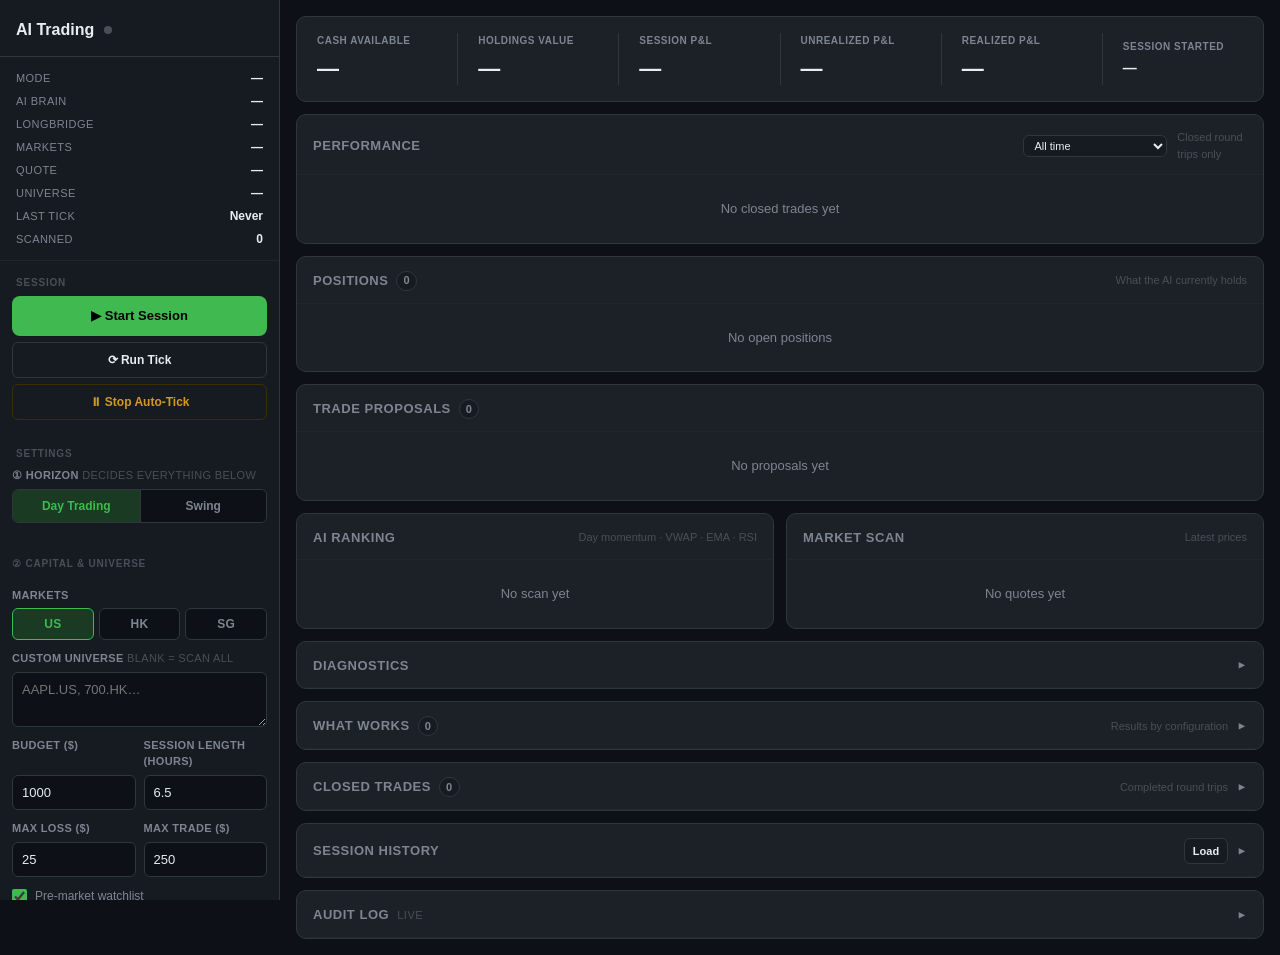
==== commit 47d30c2d: "claude fix" ====
--- a/static/index.html
+++ b/static/index.html
@@ -39,6 +39,16 @@
         <div class="sidebar-section-label">Settings</div>
         <form id="settingsForm" class="settings-form">
           <div class="field">
+            <label>① Horizon <span class="hint-inline">decides everything below</span></label>
+            <div class="segmented" id="horizonSeg">
+              <button type="button" data-value="intraday" class="active">Day Trading</button>
+              <button type="button" data-value="swing">Swing</button>
+            </div>
+            <div class="hint-inline" id="horizonHint" style="padding:4px 2px 0"></div>
+          </div>
+
+          <div class="sidebar-section-label" style="padding-left:0">② Capital &amp; universe</div>
+          <div class="field">
             <label>Markets</label>
             <div class="market-picks">
               <label class="chip"><input name="markets" type="checkbox" value="US" checked /><span>US</span></label>
@@ -53,8 +63,11 @@
           <div class="field-row">
             <div class="field"><label for="budget">Budget ($)</label>
               <input id="budget" name="budget" type="number" min="0" step="any" value="1000" /></div>
-            <div class="field" id="durationField"><label for="duration_minutes">Duration (min)</label>
-              <input id="duration_minutes" name="duration_minutes" type="number" min="1" value="390" /></div>
+            <div class="field" id="durationField"><label for="duration_hours">Session length (hours)</label>
+              <input id="duration_hours" type="number" min="0.5" step="0.5" value="6.5" />
+              <input id="duration_minutes" name="duration_minutes" type="hidden" value="390" /></div>
+            <div class="field" id="maxHoldField" style="display:none"><label for="maxHoldDays">Max hold (days) <span class="hint-inline">0 = unlimited</span></label>
+              <input id="maxHoldDays" type="number" min="0" step="1" value="10" /></div>
           </div>
           <div class="field-row">
             <div class="field"><label for="max_loss">Max Loss ($)</label>
@@ -62,18 +75,15 @@
             <div class="field"><label for="max_trade_value">Max Trade ($)</label>
               <input id="max_trade_value" name="max_trade_value" type="number" min="0" value="250" /></div>
           </div>
-          <div class="field">
-            <label for="max_scan_symbols">Max Symbols <span class="hint-inline">0 = unlimited (not recommended)</span></label>
-            <input id="max_scan_symbols" name="max_scan_symbols" type="number" min="0" max="500" value="50" />
-          </div>
-          <div class="field">
-            <label for="tradingHorizon">Horizon</label>
-            <select id="tradingHorizon" name="trading_horizon">
-              <option value="intraday">Intraday — flat by session end</option>
-              <option value="swing">Swing — hold across days</option>
-            </select>
-          </div>
-          <div class="hint-inline" style="padding:0 2px 8px">Swing uses daily candles, so the indicators measure days rather than minutes, and sessions do not auto-expire. It clears fee costs far more easily than intraday — but positions are held overnight, where a gap can open below your stop.</div>
+          <label class="toggle"><input id="usePremarketWatchlist" type="checkbox" checked /><span>Pre-market watchlist</span></label>
+          <label class="toggle" id="stopAtEndField"><input id="stopAtEnd" type="checkbox" checked /><span>Close all positions at session end</span></label>
+          <label class="toggle"><input id="enforceViability" type="checkbox" checked /><span>Block trades that can't cover their costs</span></label>
+          <div class="hint-inline" style="padding:0 2px 8px">In the ~2½ hours before the bell, rank the universe by pre-market gap and pre-market volume and scan those instead of yesterday's turnover leaders. Falls back automatically when there is no pre-market session or nothing has traded.</div>
+          <div class="field">
+            <label for="max_scan_symbols">Candidate pool <span class="hint-inline">25–2000 symbols</span></label>
+            <input id="max_scan_symbols" name="max_scan_symbols" type="number" min="25" max="2000" step="25" value="200" />
+            <div class="hint-inline" id="coverageHint" style="padding:4px 2px 0"></div>
+          </div>
           <div class="field">
             <label>Trading Mode</label>
             <div class="segmented" data-name="trading_mode">
@@ -88,14 +98,13 @@
               <button type="button" data-value="auto">Auto</button>
             </div>
           </div>
-          <div class="field"><label for="tick_interval_seconds">Scan interval (s)</label>
+          <div class="field"><label for="tick_interval_seconds">Scan every <span class="hint-inline" id="scanUnitHint">seconds</span></label>
             <input id="tick_interval_seconds" name="tick_interval_seconds" type="number" min="5" step="5" value="60" /></div>
           <label class="toggle danger"><input id="allow_live_trading" name="allow_live_trading" type="checkbox" /><span>Allow live orders</span></label>
-          <button class="btn-primary wide" type="submit">Save Settings</button>
         </form>
 
 
-        <div class="sidebar-section-label">AI Brain</div>
+        <div class="sidebar-section-label">③ Strategy &amp; risk</div>
         <div class="settings-form" style="padding-bottom:4px">
           <div class="field">
             <label for="aiStrategy">Strategy</label>
@@ -158,15 +167,15 @@
           </div>
           <div class="field-row">
             <div class="field">
-              <label for="dailyBudget">Daily Budget ($) <span class="hint-inline">0 = off</span></label>
-              <input id="dailyBudget" type="number" min="0" step="any" value="0" placeholder="e.g. 250" />
+              <label for="dailyTurnover">Daily turnover (×capital) <span class="hint-inline">0 = off</span></label>
+              <input id="dailyTurnover" type="number" min="0" step="0.5" value="3" />
             </div>
             <div class="field">
               <label for="dailyLossLimit">Daily Loss Limit ($)</label>
               <input id="dailyLossLimit" type="number" min="0" step="any" value="0" placeholder="e.g. 50" />
             </div>
           </div>
-          <div class="hint-inline" style="padding:0 2px 8px">Daily Budget caps capital deployed per exchange trading day, counted cumulatively — buying, selling and buying again spends it twice. Days roll over in the exchange's own timezone, and all four limits survive a restart.</div>
+          <div class="hint-inline" id="turnoverHint" style="padding:0 2px 8px"></div>
           <div class="field">
             <label for="minConfirmations">Convergence Gate <span class="hint-inline">factors that must agree</span></label>
             <select id="minConfirmations">
@@ -193,8 +202,12 @@
             <label for="aiModel">Model <span class="hint-inline">blank = default</span></label>
             <input id="aiModel" type="text" placeholder="e.g. gemini-2.5-flash" />
           </div>
-          <button id="saveAiBtn" class="btn-primary wide" type="button">Apply AI Config</button>
-          <div id="aiConfigStatus" style="font-size:11px;color:var(--muted);min-height:16px;margin-top:2px"></div>
+          <div class="save-bar">
+            <button id="saveAllBtn" class="btn-primary wide" type="button">Save All Settings</button>
+            <button id="useDefaultsBtn" class="btn-secondary wide" type="button" style="margin-top:6px">Use recommended defaults</button>
+            <div class="hint-inline" style="padding:6px 2px 0">Saves everything above — capital, horizon, strategy and risk — in one go.</div>
+            <div id="aiConfigStatus" style="font-size:11px;color:var(--muted);min-height:16px;margin-top:4px"></div>
+          </div>
         </div>
 
         <div class="sidebar-section-label">Danger Zone</div>
@@ -305,6 +318,15 @@
           <div class="card-body" id="backtestResult"></div>
         </section>
 
+        <!-- Pre-market watchlist — only shown once one has been built -->
+        <section class="card" id="premarketCard" style="display:none">
+          <div class="card-header">
+            <h2>Pre-market Watchlist <span class="badge" id="pmCount">0</span></h2>
+            <span class="hint-inline" id="pmBuilt"></span>
+          </div>
+          <div id="premarketBody" class="card-body"></div>
+        </section>
+
         <!-- What works — configuration leaderboard -->
         <section class="card collapsible collapsed" id="perfCard">
           <div class="card-header clickable" id="perfToggle">
--- a/static/styles.css
+++ b/static/styles.css
@@ -321,6 +321,19 @@
 .viability-detail { color: var(--ink); opacity: .9; }
 .viability-fix { margin-top: 6px; color: var(--muted); }
 
+/* One save button, visually attached to everything it saves. */
+.save-bar {
+  border-top: 1px solid var(--border);
+  margin-top: 10px; padding-top: 12px;
+}
+
+/* ── Pre-market watchlist ── */
+.pm-grid { display: grid; grid-template-columns: repeat(auto-fill, minmax(150px, 1fr)); gap: 8px; padding: 14px 16px; }
+.pm-item { background: var(--bg2); border: 1px solid var(--border); border-radius: 8px; padding: 10px 12px; }
+.pm-sym { font-weight: 700; font-size: 13px; }
+.pm-gap { font-size: 18px; font-weight: 800; margin-top: 2px; }
+.pm-vol { font-size: 10px; color: var(--muted); margin-top: 2px; }
+
 /* ── Performance ── */
 .perf-controls { display: flex; align-items: center; gap: 10px; }
 .perf-window {
@@ -374,7 +387,17 @@
 /* ── Form elements ── */
 .field { display: flex; flex-direction: column; gap: 5px; }
 .field label { font-size: 11px; font-weight: 600; color: var(--muted); text-transform: uppercase; letter-spacing: .03em; }
-.field-row { display: grid; grid-template-columns: 1fr 1fr; gap: 8px; }
+/* Two-up rows: inputs must line up even when one label wraps to two lines,
+   which any label carrying a hint ("0 = unlimited") will do at this width.
+   Grid items stretch to the tallest cell, and the label absorbs the spare
+   height, so the input always sits at the bottom of its cell. Labels stay
+   top-aligned; only the gap above the input varies. */
+.field-row { display: grid; grid-template-columns: 1fr 1fr; gap: 8px; align-items: stretch; }
+.field-row > .field { height: 100%; }
+.field-row > .field > label { flex: 1 1 auto; }
+/* Keep a hint on the label's own line where it fits, rather than orphaning a
+   single word onto line two. */
+.field label .hint-inline { display: inline-block; }
 
 input[type=number], input[type=text], textarea, select {
   background: var(--bg);
